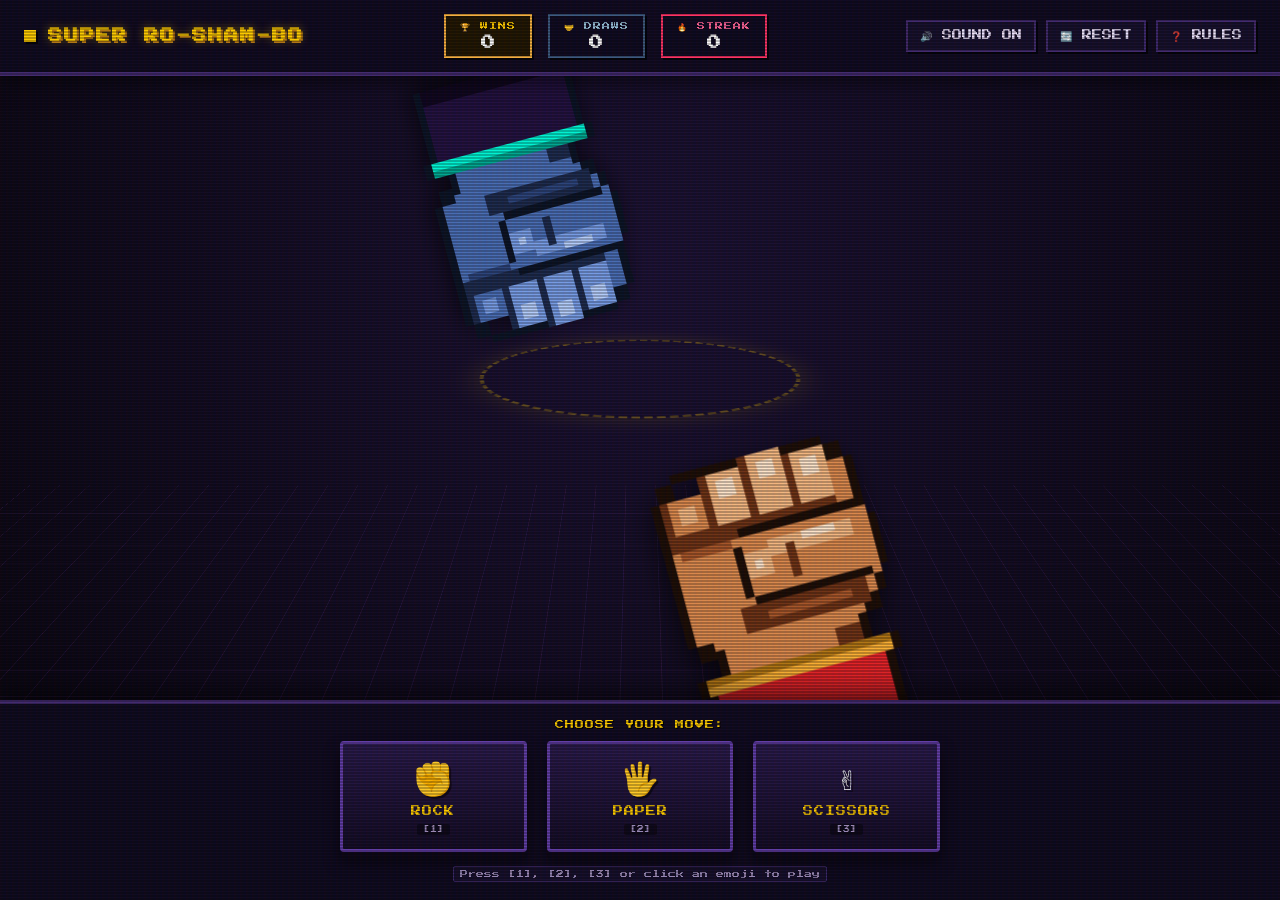
==== standalone.html @ 94281d59 "Rock Paper Scissors Mini Project" ====
<!DOCTYPE html>
<html lang="en">
<head>
  <meta charset="UTF-8">
  <meta name="viewport" content="width=device-width, initial-scale=1.0, user-scalable=no">
  <title>Super Rock Paper Scissors - Retro 16-Bit Edition</title>
  <style>
/* ==========================================================================
   RETRO PIXEL ARCADE - ROCK PAPER SCISSORS
   Complete 3D Perspective Hand Motion & Retro Fighter Aesthetic
   ========================================================================== */

@import url('https://fonts.googleapis.com/css2?family=Press+Start+2P&family=Silkscreen:wght@400;700&display=swap');

:root {
  --bg-dark: #0c0814;
  --bg-gradient: radial-gradient(circle at 50% 30%, #1e1338 0%, #0c0814 85%);
  --stage-border: #f5b041;
  --neon-gold: #ffcc00;
  --neon-cyan: #00f5d4;
  --neon-red: #ff3366;
  --neon-purple: #9d4edd;
  --panel-bg: rgba(18, 12, 35, 0.88);
  --panel-border: #432b70;
  --pixel-shadow: 4px 4px 0px rgba(0, 0, 0, 0.7);
  --pixel-shadow-sm: 2px 2px 0px rgba(0, 0, 0, 0.7);
  --text-main: #f0e6ff;
  --text-dim: #9b8ab8;
}

* {
  box-sizing: border-box;
  margin: 0;
  padding: 0;
  user-select: none;
  -webkit-user-select: none;
}

html, body {
  width: 100%;
  height: 100%;
  overflow: hidden;
  background: var(--bg-dark);
  font-family: 'Press Start 2P', 'Silkscreen', monospace, sans-serif;
  color: var(--text-main);
  image-rendering: pixelated;
}

/* Background Animated Grid */
.crt-overlay {
  position: fixed;
  inset: 0;
  background: linear-gradient(rgba(18, 16, 16, 0) 50%, rgba(0, 0, 0, 0.25) 50%),
              linear-gradient(90deg, rgba(255, 0, 0, 0.03), rgba(0, 255, 0, 0.01), rgba(0, 0, 255, 0.03));
  background-size: 100% 3px, 6px 100%;
  pointer-events: none;
  z-index: 1000;
}

.game-container {
  display: flex;
  flex-direction: column;
  width: 100vw;
  height: 100vh;
  background: var(--bg-gradient);
  position: relative;
  overflow: hidden;
}

/* Header & HUD */
.arcade-header {
  display: flex;
  justify-content: space-between;
  align-items: center;
  padding: 14px 24px;
  background: var(--panel-bg);
  border-bottom: 4px solid var(--panel-border);
  box-shadow: 0 4px 20px rgba(0,0,0,0.6);
  z-index: 100;
}

.title-badge {
  display: flex;
  align-items: center;
  gap: 12px;
}

.title-badge h1 {
  font-size: 14px;
  letter-spacing: 2px;
  color: var(--neon-gold);
  text-shadow: 2px 2px 0px #b37715, 0 0 10px rgba(255, 204, 0, 0.5);
}

.pixel-coin {
  width: 12px;
  height: 12px;
  background: var(--neon-gold);
  display: inline-block;
  box-shadow: var(--pixel-shadow-sm);
  animation: pulse-coin 1s infinite alternate;
}

@keyframes pulse-coin {
  from { transform: scale(1); filter: brightness(1); }
  to { transform: scale(1.15); filter: brightness(1.3); }
}

/* Scoreboard (ONLY Player Wins, Draws, and Streaks - NO computer wins) */
.hud-scores {
  display: flex;
  gap: 16px;
  align-items: center;
}

.score-box {
  display: flex;
  flex-direction: column;
  align-items: center;
  gap: 4px;
  padding: 6px 14px;
  background: #100b22;
  border: 2px solid var(--panel-border);
  box-shadow: var(--pixel-shadow-sm);
}

.score-box.player-wins {
  border-color: #f5b041;
  background: #231804;
}

.score-box.player-wins .score-label {
  color: #ffcc00;
}

.score-box.draws {
  border-color: #3d5a80;
}

.score-box.draws .score-label {
  color: #98c1d9;
}

.score-box.streak {
  border-color: #ff3366;
}

.score-box.streak .score-label {
  color: #ff6699;
}

.score-label {
  font-size: 8px;
  letter-spacing: 1px;
}

.score-val {
  font-size: 14px;
  font-weight: bold;
  color: #fff;
  transition: transform 0.2s cubic-bezier(0.175, 0.885, 0.32, 1.275);
}

.score-val.bump {
  transform: scale(1.4);
  color: var(--neon-gold);
}

.header-actions {
  display: flex;
  gap: 10px;
}

.icon-btn {
  background: #18112e;
  border: 2px solid var(--panel-border);
  color: var(--text-main);
  padding: 8px 12px;
  cursor: pointer;
  font-family: inherit;
  font-size: 10px;
  box-shadow: var(--pixel-shadow-sm);
  transition: all 0.15s ease;
}

.icon-btn:hover {
  background: #2a1e4d;
  border-color: var(--neon-gold);
  transform: translateY(-2px);
}

.icon-btn:active {
  transform: translateY(1px);
  box-shadow: none;
}

/* 3D Battle Arena */
.battle-arena {
  flex: 1;
  position: relative;
  width: 100%;
  perspective: 1000px;
  perspective-origin: 50% 60%;
  overflow: hidden;
  display: flex;
  align-items: center;
  justify-content: center;
}

/* Retro Perspective Grid Flooring */
.arena-floor {
  position: absolute;
  width: 160%;
  height: 120%;
  bottom: -20%;
  left: -30%;
  background-image: 
    linear-gradient(to right, rgba(157, 78, 221, 0.15) 1px, transparent 1px),
    linear-gradient(to bottom, rgba(157, 78, 221, 0.15) 1px, transparent 1px);
  background-size: 50px 50px;
  transform: rotateX(65deg);
  transform-origin: bottom center;
  pointer-events: none;
}

/* Arena Ring Circle */
.arena-ring {
  position: absolute;
  width: 320px;
  height: 180px;
  border: 4px dashed rgba(255, 204, 0, 0.3);
  border-radius: 50%;
  top: 48%;
  left: 50%;
  transform: translate(-50%, -50%) rotateX(60deg);
  pointer-events: none;
  box-shadow: 0 0 35px rgba(255, 204, 0, 0.15);
}

/* CLASH ZONE & IMPACT BURST */
.clash-zone {
  position: absolute;
  top: 48%;
  left: 50%;
  transform: translate(-50%, -50%);
  pointer-events: none;
  z-index: 50;
  display: flex;
  align-items: center;
  justify-content: center;
}

.impact-burst {
  width: 140px;
  height: 140px;
  position: absolute;
  opacity: 0;
  transform: scale(0.2) rotate(0deg);
  pointer-events: none;
  transition: none;
}

.impact-burst.active {
  animation: burst-pop 0.45s ease-out forwards;
}

@keyframes burst-pop {
  0% {
    opacity: 1;
    transform: scale(0.3) rotate(0deg);
  }
  50% {
    opacity: 1;
    transform: scale(1.3) rotate(25deg);
    filter: drop-shadow(0 0 15px #ffcc00);
  }
  100% {
    opacity: 0;
    transform: scale(1.6) rotate(50deg);
  }
}

/* Shockwave rings */
.shockwave {
  position: absolute;
  width: 40px;
  height: 40px;
  border-radius: 50%;
  border: 4px solid var(--neon-gold);
  opacity: 0;
}

.shockwave.active {
  animation: shockwave-expand 0.5s ease-out forwards;
}

@keyframes shockwave-expand {
  0% { width: 30px; height: 30px; opacity: 1; border-color: #fff; }
  100% { width: 320px; height: 320px; opacity: 0; border-color: var(--neon-gold); }
}

/* -------------------------------------------------------------
   HAND RIGS & HUMAN MOTION CHOREOGRAPHY
   ------------------------------------------------------------- */

/* Shared Hand Rig Styles */
.hand-rig {
  position: absolute;
  transform-style: preserve-3d;
  pointer-events: none;
  will-change: transform;
}

.hand-visual {
  width: 260px;
  height: 320px;
  display: flex;
  align-items: center;
  justify-content: center;
  position: relative;
  filter: drop-shadow(4px 8px 12px rgba(0,0,0,0.6));
}

.hand-visual svg {
  width: 100%;
  height: 100%;
  overflow: visible;
}

/* 1. PLAYER'S HAND (Anchored from Center, Offset to Bottom-Right) */
.hand-player {
  position: absolute;
  left: 50%;
  top: 50%;
  margin-left: -120px;
  margin-top: -150px;
  transform-origin: center center;
  z-index: 25;
  transform: translate3d(120px, 170px, 40px) rotateZ(-15deg) scale(1.15);
  transition: transform 0.4s cubic-bezier(0.2, 0.8, 0.2, 1);
}

/* Mirror visual sprite for Player so it is an anatomically correct RIGHT hand */
.hand-player .hand-visual {
  transform: scaleX(-1);
}

/* Player Idle Breathing / Sway */
.hand-player.idle {
  animation: player-breathe 2.8s ease-in-out infinite alternate;
}

@keyframes player-breathe {
  0% {
    transform: translate3d(120px, 170px, 40px) rotateZ(-15deg) scale(1.15);
  }
  100% {
    transform: translate3d(115px, 162px, 35px) rotateZ(-14deg) scale(1.13);
  }
}

/* 2. COMPUTER'S HAND (Anchored from Center, Fully On-Screen at Top-Left) */
.hand-computer {
  position: absolute;
  left: 50%;
  top: 50%;
  margin-left: -120px;
  margin-top: -150px;
  transform-origin: center center;
  z-index: 20;
  transform: translate3d(-120px, -170px, 0px) rotateZ(165deg) scale(1.0);
  transition: transform 0.4s cubic-bezier(0.2, 0.8, 0.2, 1);
}

.hand-computer.idle {
  animation: computer-breathe 2.8s ease-in-out infinite alternate;
}

@keyframes computer-breathe {
  0% {
    transform: translate3d(-120px, -170px, 0px) rotateZ(165deg) scale(1.0);
  }
  100% {
    transform: translate3d(-115px, -162px, 0px) rotateZ(166deg) scale(1.02);
  }
}

/* -------------------------------------------------------------
   THE REALISTIC HUMAN HAND SHAKE & THROW ANIMATIONS
   Organic Diagonal Human Arcs — Starting at Angles, Meeting in Dead Center!
   Rhythm: 1 (Rock) -> 2 (Paper) -> 3 (Scissors) -> SHOOT!
   ------------------------------------------------------------- */

/* PLAYER HAND: Natural Right-Arm Arc from Bottom-Right into Dead Center */
.hand-player.shake-1 {
  animation: player-pump-1 0.45s ease-in-out forwards;
}

.hand-player.shake-2 {
  animation: player-pump-2 0.45s ease-in-out forwards;
}

.hand-player.shake-3 {
  animation: player-pump-3 0.45s cubic-bezier(0.4, 0, 0.2, 1) forwards;
}

.hand-player.shoot {
  animation: player-shoot-throw 0.6s cubic-bezier(0.15, 0.85, 0.35, 1.2) forwards;
}

@keyframes player-pump-1 {
  0% {
    transform: translate3d(120px, 170px, 40px) rotateZ(-15deg) scale(1.15);
  }
  35% {
    /* Pull back down-right towards ribs */
    transform: translate3d(150px, 210px, 70px) rotateZ(-20deg) scale(1.22);
  }
  80% {
    /* Arc forward-left curving naturally towards center */
    transform: translate3d(60px, 100px, 20px) rotateZ(-9deg) scale(1.08);
  }
  100% {
    /* Settle */
    transform: translate3d(100px, 150px, 35px) rotateZ(-13deg) scale(1.12);
  }
}

@keyframes player-pump-2 {
  0% {
    transform: translate3d(100px, 150px, 35px) rotateZ(-13deg) scale(1.12);
  }
  35% {
    /* Recoil down-right */
    transform: translate3d(160px, 220px, 80px) rotateZ(-22deg) scale(1.25);
  }
  80% {
    /* Higher arc forward-left */
    transform: translate3d(40px, 80px, 10px) rotateZ(-7deg) scale(1.05);
  }
  100% {
    /* Settle */
    transform: translate3d(90px, 140px, 30px) rotateZ(-12deg) scale(1.1);
  }
}

@keyframes player-pump-3 {
  0% {
    transform: translate3d(90px, 140px, 30px) rotateZ(-12deg) scale(1.1);
  }
  45% {
    /* Deepest windup pull back down-right */
    transform: translate3d(175px, 240px, 95px) rotateZ(-26deg) scale(1.3);
  }
  100% {
    /* Poised at tension ready to strike */
    transform: translate3d(160px, 225px, 85px) rotateZ(-24deg) scale(1.26);
  }
}

@keyframes player-shoot-throw {
  0% {
    transform: translate3d(160px, 225px, 85px) rotateZ(-24deg) scale(1.26);
  }
  60% {
    /* Smooth arc to peak — the same forward position as pump-1's forward beat */
    transform: translate3d(50px, 90px, 15px) rotateZ(-8deg) scale(1.09);
  }
  100% {
    /* Hold at max forward reach — no crash into center */
    transform: translate3d(60px, 95px, 10px) rotateZ(-8deg) scale(1.09);
  }
}

/* COMPUTER HAND: Natural Opponent Arc from Top-Left into Dead Center */
.hand-computer.shake-1 {
  animation: comp-pump-1 0.45s ease-in-out forwards;
}

.hand-computer.shake-2 {
  animation: comp-pump-2 0.45s ease-in-out forwards;
}

.hand-computer.shake-3 {
  animation: comp-pump-3 0.45s cubic-bezier(0.4, 0, 0.2, 1) forwards;
}

.hand-computer.shoot {
  animation: comp-shoot-throw 0.6s cubic-bezier(0.15, 0.85, 0.35, 1.2) forwards;
}

@keyframes comp-pump-1 {
  0% {
    transform: translate3d(-120px, -170px, 0px) rotateZ(165deg) scale(1.0);
  }
  35% {
    /* Pull back up-left */
    transform: translate3d(-150px, -210px, -30px) rotateZ(160deg) scale(0.92);
  }
  80% {
    /* Arc forward-right curving towards center */
    transform: translate3d(-60px, -100px, 10px) rotateZ(171deg) scale(1.02);
  }
  100% {
    /* Settle */
    transform: translate3d(-100px, -150px, 0px) rotateZ(167deg) scale(0.97);
  }
}

@keyframes comp-pump-2 {
  0% {
    transform: translate3d(-100px, -150px, 0px) rotateZ(167deg) scale(0.97);
  }
  35% {
    /* Recoil up-left */
    transform: translate3d(-160px, -220px, -40px) rotateZ(158deg) scale(0.9);
  }
  80% {
    /* Lower arc forward-right */
    transform: translate3d(-40px, -80px, 15px) rotateZ(173deg) scale(1.04);
  }
  100% {
    /* Settle */
    transform: translate3d(-90px, -140px, 0px) rotateZ(168deg) scale(0.98);
  }
}

@keyframes comp-pump-3 {
  0% {
    transform: translate3d(-90px, -140px, 0px) rotateZ(168deg) scale(0.98);
  }
  45% {
    /* Deepest windup pull back up-left */
    transform: translate3d(-175px, -240px, -50px) rotateZ(154deg) scale(0.86);
  }
  100% {
    /* Poised at tension ready to strike */
    transform: translate3d(-160px, -225px, -40px) rotateZ(156deg) scale(0.89);
  }
}

@keyframes comp-shoot-throw {
  0% {
    transform: translate3d(-160px, -225px, -40px) rotateZ(156deg) scale(0.89);
  }
  60% {
    /* Smooth arc to peak — the same forward position as comp-pump-1's forward beat */
    transform: translate3d(-50px, -90px, 10px) rotateZ(172deg) scale(1.03);
  }
  100% {
    /* Hold at max forward reach — no crash into center */
    transform: translate3d(-60px, -95px, 5px) rotateZ(172deg) scale(1.03);
  }
}

/* Winner / Victory Hand Glow */
.hand-winner {
  filter: drop-shadow(0 0 25px rgba(255, 204, 0, 0.95)) drop-shadow(0 0 50px rgba(255, 204, 0, 0.5)) !important;
}

/* -------------------------------------------------------------
   ROUND ANNOUNCER & BANNER
   ------------------------------------------------------------- */
.announcer-container {
  position: absolute;
  top: 15%;
  left: 50%;
  transform: translateX(-50%);
  display: flex;
  flex-direction: column;
  align-items: center;
  z-index: 60;
  pointer-events: none;
}

.countdown-callout {
  font-size: 26px;
  color: #fff;
  letter-spacing: 3px;
  text-shadow: 3px 3px 0 #000, 0 0 15px rgba(255, 204, 0, 0.8);
  opacity: 0;
  transform: scale(0.6);
  transition: all 0.15s cubic-bezier(0.175, 0.885, 0.32, 1.275);
}

.countdown-callout.show {
  opacity: 1;
  transform: scale(1.1);
}

.countdown-callout.pop-1 { color: #00f5d4; }
.countdown-callout.pop-2 { color: #f5b041; }
.countdown-callout.pop-3 { color: #ff3366; }
.countdown-callout.pop-shoot { 
  font-size: 34px; 
  color: #ffcc00; 
  animation: shoot-flash 0.3s alternate infinite;
}

@keyframes shoot-flash {
  from { filter: drop-shadow(0 0 8px #ffcc00); }
  to { filter: drop-shadow(0 0 25px #ff3366); }
}

.result-banner {
  margin-top: 10px;
  padding: 10px 22px;
  background: var(--panel-bg);
  border: 3px solid var(--neon-gold);
  box-shadow: 0 0 20px rgba(0,0,0,0.8), var(--pixel-shadow);
  display: flex;
  flex-direction: column;
  align-items: center;
  gap: 6px;
  opacity: 0;
  transform: translateY(-20px) scale(0.9);
  transition: all 0.25s cubic-bezier(0.175, 0.885, 0.32, 1.275);
}

.result-banner.show {
  opacity: 1;
  transform: translateY(0) scale(1);
}

.result-main {
  font-size: 16px;
  letter-spacing: 2px;
  font-weight: bold;
}

.result-sub {
  font-size: 9px;
  color: var(--text-dim);
  letter-spacing: 1px;
}

.result-banner.win {
  border-color: #00f5d4;
  box-shadow: 0 0 25px rgba(0, 245, 212, 0.4), var(--pixel-shadow);
}
.result-banner.win .result-main {
  color: #00f5d4;
  text-shadow: 2px 2px 0 #004d40;
}

.result-banner.draw {
  border-color: #ffcc00;
  box-shadow: 0 0 25px rgba(255, 204, 0, 0.4), var(--pixel-shadow);
}
.result-banner.draw .result-main {
  color: #ffcc00;
  text-shadow: 2px 2px 0 #806600;
}

.result-banner.try-again {
  border-color: #ff3366;
  box-shadow: 0 0 25px rgba(255, 51, 102, 0.3), var(--pixel-shadow);
}
.result-banner.try-again .result-main {
  color: #ff6699;
}

/* -------------------------------------------------------------
   PLAYER CONTROLS & EMOJI MOVE PICKER
   ------------------------------------------------------------- */
.player-controls-dock {
  background: var(--panel-bg);
  border-top: 4px solid var(--panel-border);
  padding: 16px 20px;
  display: flex;
  flex-direction: column;
  align-items: center;
  gap: 12px;
  box-shadow: 0 -4px 25px rgba(0,0,0,0.7);
  z-index: 100;
}

.controls-instruction {
  font-size: 9px;
  color: var(--neon-gold);
  letter-spacing: 1px;
  text-shadow: 1px 1px 0 #000;
}

.move-buttons-group {
  display: flex;
  gap: 20px;
  justify-content: center;
  width: 100%;
  max-width: 600px;
}

.move-btn {
  flex: 1;
  display: flex;
  flex-direction: column;
  align-items: center;
  justify-content: center;
  gap: 8px;
  padding: 14px 10px;
  background: linear-gradient(180deg, #2b1b4d 0%, #150d27 100%);
  border: 3px solid #633ea8;
  color: #fff;
  cursor: pointer;
  font-family: inherit;
  box-shadow: 0 6px 0 #0d0718, 0 10px 15px rgba(0,0,0,0.5);
  transition: all 0.15s cubic-bezier(0.2, 0.8, 0.2, 1);
  position: relative;
  overflow: hidden;
  border-radius: 4px;
}

.move-btn .emoji-icon {
  font-size: 32px;
  filter: drop-shadow(2px 2px 0 rgba(0,0,0,0.5));
  transition: transform 0.2s cubic-bezier(0.175, 0.885, 0.32, 1.275);
}

.move-btn .btn-label {
  font-size: 10px;
  letter-spacing: 1px;
  color: #ffcc00;
}

.move-btn .btn-key {
  font-size: 7px;
  color: var(--text-dim);
  background: rgba(0,0,0,0.4);
  padding: 2px 6px;
  border-radius: 2px;
}

.move-btn:hover:not(:disabled) {
  border-color: var(--neon-gold);
  transform: translateY(-4px);
  box-shadow: 0 10px 0 #0d0718, 0 14px 20px rgba(255, 204, 0, 0.3);
}

.move-btn:hover:not(:disabled) .emoji-icon {
  transform: scale(1.2) rotate(-5deg);
}

.move-btn:active:not(:disabled) {
  transform: translateY(4px);
  box-shadow: 0 2px 0 #0d0718, 0 4px 10px rgba(0,0,0,0.5);
}

.move-btn.selected {
  border-color: var(--neon-cyan);
  background: linear-gradient(180deg, #184852 0%, #0d282e 100%);
  box-shadow: 0 0 20px rgba(0, 245, 212, 0.6), 0 4px 0 #071518;
}

.move-btn:disabled {
  opacity: 0.55;
  cursor: not-allowed;
  filter: grayscale(40%);
}

/* History / Round Log Bar */
.round-log-strip {
  display: flex;
  align-items: center;
  gap: 8px;
  font-size: 8px;
  color: var(--text-dim);
  max-width: 500px;
  overflow-x: auto;
  padding: 2px 8px;
}

.log-tag {
  padding: 3px 6px;
  border-radius: 2px;
  background: #18112e;
  border: 1px solid var(--panel-border);
  white-space: nowrap;
}

.log-tag.win {
  border-color: var(--neon-cyan);
  color: var(--neon-cyan);
}

.log-tag.draw {
  border-color: var(--neon-gold);
  color: var(--neon-gold);
}

.log-tag.try-again {
  border-color: #665287;
  color: #a491c4;
}

/* Modal Dialog */
.modal-overlay {
  position: fixed;
  inset: 0;
  background: rgba(0, 0, 0, 0.85);
  display: none;
  align-items: center;
  justify-content: center;
  z-index: 2000;
  opacity: 0;
  pointer-events: none;
  transition: opacity 0.2s ease;
}

.modal-overlay.active {
  display: flex;
  opacity: 1;
  pointer-events: auto;
}

.modal-card {
  background: var(--panel-bg);
  border: 4px solid var(--neon-gold);
  box-shadow: 0 0 35px rgba(255, 204, 0, 0.3), var(--pixel-shadow);
  max-width: 520px;
  width: 90%;
  padding: 24px;
  position: relative;
  max-height: 85vh;
  overflow-y: auto;
}

.modal-card h2 {
  font-size: 14px;
  color: var(--neon-gold);
  margin-bottom: 16px;
  letter-spacing: 1px;
}

.modal-card p, .modal-card li {
  font-size: 9px;
  line-height: 1.8;
  color: #ddd;
  margin-bottom: 12px;
}

.modal-card ul {
  padding-left: 18px;
}

.modal-close-btn {
  margin-top: 16px;
  width: 100%;
  padding: 10px;
  background: var(--neon-gold);
  color: #0c0814;
  border: none;
  font-family: inherit;
  font-size: 10px;
  cursor: pointer;
  font-weight: bold;
}

.modal-close-btn:hover {
  background: #ffe066;
}

/* Screen Shake — disabled per user preference */
.shake-screen {
  /* animation: screen-rumble 0.25s cubic-bezier(0.36, 0.07, 0.19, 0.97) both; */
}

@keyframes screen-rumble {
  10%, 90% { transform: translate3d(-3px, 2px, 0); }
  20%, 80% { transform: translate3d(4px, -3px, 0); }
  30%, 50%, 70% { transform: translate3d(-5px, 4px, 0); }
  40%, 60% { transform: translate3d(5px, -2px, 0); }
}

/* Responsive Adjustments */
@media (max-width: 640px) {
  .arcade-header {
    padding: 10px 14px;
  }
  .title-badge h1 {
    font-size: 10px;
  }
  .score-box {
    padding: 4px 8px;
  }
  .score-label {
    font-size: 7px;
  }
  .score-val {
    font-size: 11px;
  }
  .hand-visual {
    width: 190px;
    height: 240px;
  }
  .move-btn {
    padding: 10px 6px;
  }
  .move-btn .emoji-icon {
    font-size: 24px;
  }
  .move-btn .btn-label {
    font-size: 8px;
  }
  .move-buttons-group {
    gap: 10px;
  }
  .countdown-callout {
    font-size: 18px;
  }
  .countdown-callout.pop-shoot {
    font-size: 24px;
  }
}

</style>
  <link rel="icon" href="data:image/svg+xml,<svg xmlns=%22http://www.w3.org/2000/svg%22 viewBox=%220 0 100 100%22><text y=%22.9em%22 font-size=%2290%22>✊</text></svg>">
</head>
<body>
  <!-- Retro CRT Scanline Overlay -->
  <div class="crt-overlay"></div>

  <div class="game-container">
    <!-- Header HUD -->
    <header class="arcade-header">
      <div class="title-badge">
        <span class="pixel-coin"></span>
        <h1>SUPER RO-SHAM-BO</h1>
      </div>

      <!-- Scoreboard: Strictly tracks ONLY Player Wins, Draws, and Streaks -->
      <div class="hud-scores">
        <div class="score-box player-wins">
          <span class="score-label">🏆 WINS</span>
          <span class="score-val" id="val-player-wins">0</span>
        </div>
        <div class="score-box draws">
          <span class="score-label">🤝 DRAWS</span>
          <span class="score-val" id="val-draws">0</span>
        </div>
        <div class="score-box streak">
          <span class="score-label">🔥 STREAK</span>
          <span class="score-val" id="val-streak">0</span>
        </div>
      </div>

      <div class="header-actions">
        <button class="icon-btn" id="btn-mute" title="Toggle Sound (M)">🔊 SOUND ON</button>
        <button class="icon-btn" id="btn-reset" title="Reset Scores">🔄 RESET</button>
        <button class="icon-btn" id="btn-help" title="Rules & Shortcuts">❓ RULES</button>
      </div>
    </header>

    <!-- 3D Perspective Battle Arena -->
    <main class="battle-arena" id="battle-arena">
      <!-- 3D Grid Floor & Battle Ring -->
      <div class="arena-floor"></div>
      <div class="arena-ring"></div>

      <!-- Round Announcer & Callouts -->
      <div class="announcer-container">
        <div class="countdown-callout" id="countdown-callout"></div>
        <div class="result-banner" id="result-banner">
          <div class="result-main" id="result-main">READY!</div>
          <div class="result-sub" id="result-sub">Pick your move below</div>
        </div>
      </div>

      <!-- Center Clash Zone — visual effects removed -->
      <div class="clash-zone">
        <div class="shockwave" id="shockwave" style="display:none"></div>
        <svg class="impact-burst" id="impact-burst" viewBox="0 0 100 100" style="display:none">
          <polygon points="50,5 62,35 95,25 75,50 98,72 65,75 50,98 35,75 5,78 25,50 2,28 35,35"
                   fill="#ffcc00" stroke="#ff3366" stroke-width="4" />
          <polygon points="50,18 58,40 82,32 68,50 84,65 60,68 50,85 40,68 18,70 32,50 16,35 40,40"
                   fill="#ffffff" />
          <circle cx="50" cy="50" r="12" fill="#ff3366" />
        </svg>
      </div>

      <!-- COMPUTER'S HAND (Anchored at Top, reaching down towards table) -->
      <div class="hand-rig hand-computer idle" id="computer-hand-rig">
        <div class="hand-visual" id="computer-hand-visual">
          <!-- Rendered dynamically by sprites.js -->
        </div>
      </div>

      <!-- PLAYER'S HAND (Anchored at Bottom-Right, reaching forward into 3D arena) -->
      <div class="hand-rig hand-player idle" id="player-hand-rig">
        <div class="hand-visual" id="player-hand-visual">
          <!-- Rendered dynamically by sprites.js -->
        </div>
      </div>
    </main>

    <!-- Bottom Player Control Dock -->
    <footer class="player-controls-dock">
      <div class="controls-instruction">CHOOSE YOUR MOVE:</div>
      <div class="move-buttons-group">
        <button class="move-btn" id="btn-rock" data-move="rock" onclick="handleMoveSelect('rock')">
          <span class="emoji-icon">✊</span>
          <span class="btn-label">ROCK</span>
          <span class="btn-key">[1]</span>
        </button>

        <button class="move-btn" id="btn-paper" data-move="paper" onclick="handleMoveSelect('paper')">
          <span class="emoji-icon">🖐️</span>
          <span class="btn-label">PAPER</span>
          <span class="btn-key">[2]</span>
        </button>

        <button class="move-btn" id="btn-scissors" data-move="scissors" onclick="handleMoveSelect('scissors')">
          <span class="emoji-icon">✌️</span>
          <span class="btn-label">SCISSORS</span>
          <span class="btn-key">[3]</span>
        </button>
      </div>

      <!-- Recent Rounds Feed -->
      <div class="round-log-strip" id="round-log-strip">
        <span class="log-tag">Press [1], [2], [3] or click an emoji to play</span>
      </div>
    </footer>
  </div>

  <!-- Help & Rules Modal -->
  <div class="modal-overlay" id="help-modal">
    <div class="modal-card">
      <h2>SUPER ROCK PAPER SCISSORS</h2>
      <p>A retro 16-bit arcade simulation of the classic Rock-Paper-Scissors game featuring authentic Mario-style pixelated human hands and perspective depth animation!</p>
      
      <p><strong>HOW TO PLAY:</strong></p>
      <ul>
        <li>Select <strong>✊ ROCK</strong>, <strong>🖐️ PAPER</strong>, or <strong>✌️ SCISSORS</strong> using the buttons or keyboard.</li>
        <li>Watch the authentic 3-beat rhythm shake: <em>"Rock! Paper! Scissors! SHOOT!"</em></li>
        <li>Hands thrust forward in 3D perspective into the center clash zone!</li>
      </ul>

      <p><strong>RULES:</strong></p>
      <ul>
        <li>✊ Rock crushes ✌️ Scissors</li>
        <li>🖐️ Paper covers ✊ Rock</li>
        <li>✌️ Scissors cut 🖐️ Paper</li>
      </ul>

      <p><strong>KEYBOARD SHORTCUTS:</strong></p>
      <ul>
        <li><code>1</code> or <code>R</code>: Throw Rock</li>
        <li><code>2</code> or <code>P</code>: Throw Paper</li>
        <li><code>3</code> or <code>S</code>: Throw Scissors</li>
        <li><code>M</code>: Toggle Mute / Sound</li>
      </ul>

      <p><strong>SCORING SYSTEM:</strong></p>
      <p>Only your <strong>Wins</strong>, <strong>Draws</strong>, and <strong>Streaks</strong> are recorded. Regroup and conquer your high score!</p>

      <button class="modal-close-btn" id="modal-close">LET'S PLAY!</button>
    </div>
  </div>

  <!-- Game Scripts -->
  <script>
/**
 * RETRO 16-BIT PIXEL ART SPRITES FOR ROCK PAPER SCISSORS
 * Rendered using SVG pixel grids with shape-rendering="crispEdges"
 * for razor-sharp retro Mario / Arcade aesthetic at any resolution.
 */

// Palette definitions:
// Player: Warm human skin tones, vibrant red cuff with gold rim
// Computer: Cyber/arcade cool tones, deep indigo cuff with neon cyan rim
const PALETTES = {
  player: {
    bg: 'transparent',
    outline: '#1e0f08',      // Deep dark contour
    shadowDark: '#703417',   // Deep skin shadow / crease
    shadowMid: '#a8572a',    // Midtone skin shadow
    skinBase: '#dc8a4e',     // Base healthy skin
    skinLight: '#f5b882',    // Knuckle / finger highlight
    skinGlint: '#ffe6cb',    // Bright specular highlight
    cuffMain: '#e62429',     // Mario Red sleeve
    cuffShadow: '#991115',   // Sleeve dark fold
    cuffTrim: '#fbb034',     // Gold wrist trim
    cuffTrimShadow: '#b37715'
  },
  computer: {
    bg: 'transparent',
    outline: '#0d1527',
    shadowDark: '#1e2c4f',
    shadowMid: '#2d457c',
    skinBase: '#4a6eb5',     // Cool retro cyber skin tone / synth skin
    skinLight: '#789de6',
    skinGlint: '#b5cefc',
    cuffMain: '#241242',     // Dark arcade purple
    cuffShadow: '#120822',
    cuffTrim: '#00f5d4',     // Neon cyan cuff trim
    cuffTrimShadow: '#00a892'
  }
};

/**
 * Pixel matrices (40 columns x 48 rows)
 * Legend:
 * . : Empty / Transparent
 * # : Outline (#outline)
 * X : Dark shadow (#shadowDark)
 * = : Mid shadow (#shadowMid)
 * o : Base skin (#skinBase)
 * + : Skin highlight (#skinLight)
 * * : Skin specular glint (#skinGlint)
 * C : Sleeve cuff main (#cuffMain)
 * S : Sleeve cuff shadow (#cuffShadow)
 * T : Sleeve cuff trim (#cuffTrim)
 * t : Sleeve cuff trim shadow (#cuffTrimShadow)
 */

// 1. CLENCHED FIST (ROCK / READY POSE)
// Strong 16-bit clenched fist with curled fingers, prominent thumb across knuckles, wrist & sleeve
const FIST_PIXELS = [
  "........................................",
  "........................................",
  "........................................",
  "........................................",
  "...............########.................",
  ".............##++++++++##...............",
  "............#+**********+#..............",
  "...........#+***oooooo***+#.............",
  "..........#+**oo======oo**+#............",
  ".........#+*oo==========oo*+#...........",
  "........#+*o====XXXXXX====o*+#..........",
  ".......#+*o===XXXXXXXXXX===o*+#.........",
  ".......#+o===XX########XX===o+#.........",
  "......#+o===XX#++++++++#XX===o+#........",
  "......#+o==XX#+********+#XX==o+#........",
  ".....#+o==XX#+**oooooo**+#XX==o+#.......",
  ".....#+o==XX#+*oo====oo*+#XX==o+#.......",
  ".....#+o=XX#+*o========o*+#XX=o+#.......",
  ".....#+o=XX#+*o========o*+#XX=o+#.......",
  ".....#+o=XX#+*o==XXXX==o*+#XX=o+#.......",
  ".....#+o=XX#+*o==XXXX==o*+#XX=o+#.......",
  "......#+o=XX#+*o======o*+#XX=o+#........",
  "......#+o==XX#+*oooooo*+#XX==o+#........",
  ".......#+o==XX#++++++++#XX==o+#.........",
  "........#+o==XX########XX==o+#..........",
  ".........#+o===XXXXXXXX===o+#...........",
  "..........#+o============o+#............",
  "...........#+*oo======oo*+#.............",
  "............#+**********+#..............",
  ".............##++++++++##...............",
  "...............########.................",
  ".............##TTTTTTTT##...............",
  "............#TTttttttttTT#..............",
  "...........#TTttttttttttTT#.............",
  "..........#TTTTTTTTTTTTTTTT#............",
  ".........#CCCCCCCCCCCCCCCCCC#...........",
  "........#CCCCCCCCCCCCCCCCCCCC#..........",
  ".......#CCCCCCCCCCCCCCCCCCCCCC#.........",
  "......#CCCCCCCCCCCCCCCCCCCCCCCC#........",
  ".....#CCCCCCCCCCCCCCCCCCCCCCCCCC#.......",
  "....#CCCCCCCCCCCCCCCCCCCCCCCCCCCC#......",
  "...#CCCCCCCCCCCCCCCCCCCCCCCCCCCCCC#.....",
  "..#SSSSSSSSSSSSSSSSSSSSSSSSSSSSSSSS#....",
  ".#SSSSSSSSSSSSSSSSSSSSSSSSSSSSSSSSSS#...",
  "########################################",
  "........................................",
  "........................................",
  "........................................"
];

/**
 * High-definition SVG generator for pixel hands
 * Using scalable vector rects with exact pixel color mapping
 */
function matrixToSvg(matrix, palette, width = 280, height = 336) {
  const rows = matrix.length;
  const cols = matrix[0].length;

  let rects = '';
  for (let r = 0; r < rows; r++) {
    const rowStr = matrix[r];
    for (let c = 0; c < cols; c++) {
      const char = rowStr[c];
      let fill = null;
      switch (char) {
        case '#': fill = palette.outline; break;
        case 'X': fill = palette.shadowDark; break;
        case '=': fill = palette.shadowMid; break;
        case 'o': fill = palette.skinBase; break;
        case '+': fill = palette.skinLight; break;
        case '*': fill = palette.skinGlint; break;
        case 'C': fill = palette.cuffMain; break;
        case 'S': fill = palette.cuffShadow; break;
        case 'T': fill = palette.cuffTrim; break;
        case 't': fill = palette.cuffTrimShadow; break;
        default: fill = null;
      }
      if (fill) {
        rects += `<rect x="${c}" y="${r}" width="1" height="1" fill="${fill}" />`;
      }
    }
  }

  return `
    <svg xmlns="http://www.w3.org/2000/svg" 
         viewBox="0 0 ${cols} ${rows}" 
         width="${width}" 
         height="${height}" 
         style="image-rendering: pixelated; shape-rendering: crispEdges;">
      ${rects}
    </svg>
  `;
}

// Let's create dedicated, anatomically accurate, retro-arcade SVG pixel illustrations
// for ROCK, PAPER, and SCISSORS to ensure they look unmistakably human and punchy!

function createHandSvg(type, role = 'player') {
  const pal = PALETTES[role] || PALETTES.player;
  const isComputer = role === 'computer';

  if (type === 'rock') {
    return generateRockSvg(pal, isComputer);
  } else if (type === 'paper') {
    return generatePaperSvg(pal, isComputer);
  } else if (type === 'scissors') {
    return generateScissorsSvg(pal, isComputer);
  }
  return generateRockSvg(pal, isComputer);
}

// Expose globally for zero-CORS file:// local execution & ES export
window.createHandSvg = createHandSvg;


function generateRockSvg(p, isOpponent) {
  // Clenched fist with thumb locked over fingers, knuckle definition, wrist cuff
  return `
  <svg class="pixel-hand-svg" viewBox="0 0 36 44" shape-rendering="crispEdges">
    <g class="hand-root">
      <!-- Forearm & Sleeve -->
      <rect x="8" y="34" width="20" height="10" fill="${p.cuffMain}" />
      <rect x="7" y="34" width="1" height="10" fill="${p.outline}" />
      <rect x="28" y="34" width="1" height="10" fill="${p.outline}" />
      <rect x="8" y="42" width="20" height="2" fill="${p.cuffShadow}" />
      <!-- Sleeve Trim -->
      <rect x="7" y="32" width="22" height="2" fill="${p.cuffTrim}" />
      <rect x="7" y="32" width="22" height="1" fill="${p.cuffTrimShadow}" />
      <rect x="6" y="32" width="1" height="2" fill="${p.outline}" />
      <rect x="29" y="32" width="1" height="2" fill="${p.outline}" />

      <!-- Wrist -->
      <rect x="10" y="29" width="16" height="3" fill="${p.skinBase}" />
      <rect x="9" y="29" width="1" height="3" fill="${p.outline}" />
      <rect x="26" y="29" width="1" height="3" fill="${p.outline}" />
      <rect x="10" y="30" width="3" height="2" fill="${p.shadowDark}" />

      <!-- Fist Base Mass -->
      <rect x="7" y="11" width="22" height="18" fill="${p.skinBase}" />
      <!-- Dark Outlines -->
      <rect x="9" y="8" width="18" height="1" fill="${p.outline}" />
      <rect x="6" y="11" width="1" height="16" fill="${p.outline}" />
      <rect x="29" y="11" width="1" height="17" fill="${p.outline}" />
      <rect x="7" y="9" width="2" height="2" fill="${p.outline}" />
      <rect x="27" y="9" width="2" height="2" fill="${p.outline}" />
      <rect x="7" y="27" width="2" height="2" fill="${p.outline}" />
      <rect x="27" y="28" width="2" height="2" fill="${p.outline}" />

      <!-- Four Curled Fingers / Knuckles -->
      <!-- Index Knuckle -->
      <rect x="9" y="9" width="4" height="6" fill="${p.skinLight}" />
      <rect x="10" y="10" width="2" height="2" fill="${p.skinGlint}" />
      <rect x="13" y="9" width="1" height="6" fill="${p.shadowDark}" />

      <!-- Middle Knuckle (highest) -->
      <rect x="14" y="8" width="4" height="7" fill="${p.skinLight}" />
      <rect x="15" y="9" width="2" height="2" fill="${p.skinGlint}" />
      <rect x="18" y="8" width="1" height="7" fill="${p.shadowDark}" />

      <!-- Ring Knuckle -->
      <rect x="19" y="9" width="4" height="6" fill="${p.skinLight}" />
      <rect x="20" y="10" width="2" height="2" fill="${p.skinGlint}" />
      <rect x="23" y="9" width="1" height="6" fill="${p.shadowDark}" />

      <!-- Pinky Knuckle -->
      <rect x="24" y="11" width="4" height="5" fill="${p.skinBase}" />
      <rect x="25" y="12" width="2" height="2" fill="${p.skinLight}" />
      <rect x="28" y="11" width="1" height="6" fill="${p.shadowDark}" />

      <!-- Finger Creases and Shadows -->
      <rect x="9" y="15" width="19" height="2" fill="${p.shadowDark}" />
      <rect x="9" y="17" width="19" height="1" fill="${p.shadowMid}" />

      <!-- Thumb folded tightly across index & middle fingers -->
      <rect x="6" y="17" width="16" height="8" fill="${p.skinBase}" />
      <rect x="5" y="18" width="1" height="6" fill="${p.outline}" />
      <rect x="7" y="16" width="14" height="1" fill="${p.outline}" />
      <rect x="21" y="18" width="1" height="6" fill="${p.outline}" />
      <rect x="7" y="24" width="14" height="1" fill="${p.outline}" />
      <!-- Thumb Knuckle Highlight & Crease -->
      <rect x="8" y="18" width="10" height="2" fill="${p.skinLight}" />
      <rect x="10" y="18" width="4" height="1" fill="${p.skinGlint}" />
      <rect x="15" y="19" width="1" height="4" fill="${p.shadowDark}" />
      <rect x="18" y="19" width="3" height="3" fill="${p.skinLight}" />
      <rect x="19" y="20" width="1" height="1" fill="${p.skinGlint}" />
      <!-- Thumb Fold Shadow Below -->
      <rect x="8" y="25" width="15" height="3" fill="${p.shadowDark}" />
      <rect x="10" y="26" width="10" height="1" fill="${p.shadowMid}" />
    </g>
  </svg>`;
}

function generatePaperSvg(p, isOpponent) {
  // Open hand with 5 extended fingers, spread palm, creases, wrist cuff
  return `
  <svg class="pixel-hand-svg" viewBox="0 0 36 44" shape-rendering="crispEdges">
    <g class="hand-root">
      <!-- Forearm & Sleeve -->
      <rect x="8" y="34" width="20" height="10" fill="${p.cuffMain}" />
      <rect x="7" y="34" width="1" height="10" fill="${p.outline}" />
      <rect x="28" y="34" width="1" height="10" fill="${p.outline}" />
      <rect x="8" y="42" width="20" height="2" fill="${p.cuffShadow}" />
      <!-- Sleeve Trim -->
      <rect x="7" y="32" width="22" height="2" fill="${p.cuffTrim}" />
      <rect x="7" y="32" width="22" height="1" fill="${p.cuffTrimShadow}" />
      <rect x="6" y="32" width="1" height="2" fill="${p.outline}" />
      <rect x="29" y="32" width="1" height="2" fill="${p.outline}" />

      <!-- Wrist -->
      <rect x="10" y="28" width="16" height="4" fill="${p.skinBase}" />
      <rect x="9" y="28" width="1" height="4" fill="${p.outline}" />
      <rect x="26" y="28" width="1" height="4" fill="${p.outline}" />
      <rect x="10" y="29" width="3" height="3" fill="${p.shadowDark}" />

      <!-- Palm Base -->
      <rect x="8" y="18" width="20" height="10" fill="${p.skinBase}" />
      <rect x="7" y="18" width="1" height="10" fill="${p.outline}" />
      <rect x="28" y="18" width="1" height="10" fill="${p.outline}" />
      <!-- Palm Contour & Crease lines -->
      <rect x="12" y="22" width="8" height="1" fill="${p.shadowDark}" />
      <rect x="14" y="25" width="9" height="1" fill="${p.shadowDark}" />
      <rect x="10" y="19" width="16" height="2" fill="${p.skinLight}" />

      <!-- Thumb (spread to the left) -->
      <rect x="2" y="18" width="6" height="7" fill="${p.skinBase}" />
      <rect x="2" y="16" width="4" height="2" fill="${p.skinLight}" />
      <rect x="3" y="15" width="2" height="1" fill="${p.outline}" />
      <rect x="1" y="17" width="1" height="8" fill="${p.outline}" />
      <rect x="2" y="25" width="6" height="1" fill="${p.outline}" />
      <rect x="3" y="17" width="2" height="2" fill="${p.skinGlint}" />
      <rect x="6" y="18" width="1" height="6" fill="${p.shadowDark}" />

      <!-- Index Finger -->
      <rect x="9" y="4" width="4" height="14" fill="${p.skinBase}" />
      <rect x="8" y="4" width="1" height="14" fill="${p.outline}" />
      <rect x="13" y="4" width="1" height="14" fill="${p.outline}" />
      <rect x="9" y="3" width="4" height="1" fill="${p.outline}" />
      <!-- Highlights & Segments -->
      <rect x="10" y="4" width="2" height="12" fill="${p.skinLight}" />
      <rect x="10" y="5" width="1" height="3" fill="${p.skinGlint}" />
      <rect x="9" y="9" width="4" height="1" fill="${p.shadowDark}" />
      <rect x="9" y="14" width="4" height="1" fill="${p.shadowDark}" />

      <!-- Middle Finger (longest) -->
      <rect x="14" y="1" width="4" height="17" fill="${p.skinBase}" />
      <rect x="14" y="0" width="4" height="1" fill="${p.outline}" />
      <rect x="18" y="1" width="1" height="17" fill="${p.outline}" />
      <!-- Highlights & Segments -->
      <rect x="15" y="1" width="2" height="15" fill="${p.skinLight}" />
      <rect x="15" y="2" width="1" height="4" fill="${p.skinGlint}" />
      <rect x="14" y="7" width="4" height="1" fill="${p.shadowDark}" />
      <rect x="14" y="12" width="4" height="1" fill="${p.shadowDark}" />

      <!-- Ring Finger -->
      <rect x="19" y="4" width="4" height="14" fill="${p.skinBase}" />
      <rect x="19" y="3" width="4" height="1" fill="${p.outline}" />
      <rect x="23" y="4" width="1" height="14" fill="${p.outline}" />
      <!-- Highlights & Segments -->
      <rect x="20" y="4" width="2" height="12" fill="${p.skinLight}" />
      <rect x="20" y="5" width="1" height="3" fill="${p.skinGlint}" />
      <rect x="19" y="9" width="4" height="1" fill="${p.shadowDark}" />
      <rect x="19" y="14" width="4" height="1" fill="${p.shadowDark}" />

      <!-- Pinky Finger -->
      <rect x="24" y="8" width="4" height="10" fill="${p.skinBase}" />
      <rect x="24" y="7" width="4" height="1" fill="${p.outline}" />
      <rect x="28" y="8" width="1" height="10" fill="${p.outline}" />
      <!-- Highlights & Segments -->
      <rect x="25" y="8" width="2" height="8" fill="${p.skinLight}" />
      <rect x="25" y="9" width="1" height="2" fill="${p.skinGlint}" />
      <rect x="24" y="12" width="4" height="1" fill="${p.shadowDark}" />
    </g>
  </svg>`;
}

function generateScissorsSvg(p, isOpponent) {
  // Scissors (Peace V sign): Index and Middle extended in V shape,
  // ring & pinky curled down, thumb locked across ring finger
  return `
  <svg class="pixel-hand-svg" viewBox="0 0 36 44" shape-rendering="crispEdges">
    <g class="hand-root">
      <!-- Forearm & Sleeve -->
      <rect x="8" y="34" width="20" height="10" fill="${p.cuffMain}" />
      <rect x="7" y="34" width="1" height="10" fill="${p.outline}" />
      <rect x="28" y="34" width="1" height="10" fill="${p.outline}" />
      <rect x="8" y="42" width="20" height="2" fill="${p.cuffShadow}" />
      <!-- Sleeve Trim -->
      <rect x="7" y="32" width="22" height="2" fill="${p.cuffTrim}" />
      <rect x="7" y="32" width="22" height="1" fill="${p.cuffTrimShadow}" />
      <rect x="6" y="32" width="1" height="2" fill="${p.outline}" />
      <rect x="29" y="32" width="1" height="2" fill="${p.outline}" />

      <!-- Wrist -->
      <rect x="10" y="28" width="16" height="4" fill="${p.skinBase}" />
      <rect x="9" y="28" width="1" height="4" fill="${p.outline}" />
      <rect x="26" y="28" width="1" height="4" fill="${p.outline}" />
      <rect x="10" y="29" width="3" height="3" fill="${p.shadowDark}" />

      <!-- Palm / Curled Ring & Pinky mass -->
      <rect x="8" y="18" width="20" height="10" fill="${p.skinBase}" />
      <rect x="7" y="18" width="1" height="10" fill="${p.outline}" />
      <rect x="28" y="18" width="1" height="10" fill="${p.outline}" />
te
      <!-- Curled Ring & Pinky Knuckles on right side -->
      <rect x="19" y="16" width="9" height="8" fill="${p.skinBase}" />
      <rect x="19" y="15" width="9" height="1" fill="${p.outline}" />
      <rect x="23" y="16" width="1" height="8" fill="${p.shadowDark}" />
      <rect x="20" y="17" width="2" height="4" fill="${p.skinLight}" />
      <rect x="24" y="17" width="2" height="4" fill="${p.skinLight}" />
      <rect x="19" y="21" width="9" height="1" fill="${p.shadowDark}" />

      <!-- Thumb holding down folded fingers -->
      <rect x="12" y="19" width="10" height="6" fill="${p.skinBase}" />
      <rect x="11" y="19" width="1" height="6" fill="${p.outline}" />
      <rect x="12" y="18" width="9" height="1" fill="${p.outline}" />
      <rect x="22" y="19" width="1" height="6" fill="${p.outline}" />
      <rect x="12" y="25" width="10" height="1" fill="${p.outline}" />
      <rect x="13" y="19" width="7" height="2" fill="${p.skinLight}" />
      <rect x="14" y="20" width="3" height="1" fill="${p.skinGlint}" />

      <!-- EXTENDED SCISSORS BLADES (Index & Middle spreading into V) -->
      <!-- Left Blade (Index finger angled slightly left) -->
      <g transform="rotate(-9 12 17)">
        <rect x="10" y="2" width="4" height="16" fill="${p.skinBase}" />
        <rect x="9" y="2" width="1" height="16" fill="${p.outline}" />
        <rect x="14" y="2" width="1" height="16" fill="${p.outline}" />
        <rect x="10" y="1" width="4" height="1" fill="${p.outline}" />
        <!-- Blade Shading / Highlights -->
        <rect x="11" y="2" width="2" height="14" fill="${p.skinLight}" />
        <rect x="11" y="3" width="1" height="5" fill="${p.skinGlint}" />
        <rect x="10" y="7" width="4" height="1" fill="${p.shadowDark}" />
        <rect x="10" y="12" width="4" height="1" fill="${p.shadowDark}" />
      </g>

      <!-- Right Blade (Middle finger angled slightly right) -->
      <g transform="rotate(11 17 17)">
        <rect x="16" y="1" width="4" height="17" fill="${p.skinBase}" />
        <rect x="15" y="1" width="1" height="17" fill="${p.outline}" />
        <rect x="20" y="1" width="1" height="17" fill="${p.outline}" />
        <rect x="16" y="0" width="4" height="1" fill="${p.outline}" />
        <!-- Blade Shading / Highlights -->
        <rect x="17" y="1" width="2" height="15" fill="${p.skinLight}" />
        <rect x="17" y="2" width="1" height="5" fill="${p.skinGlint}" />
        <rect x="16" y="7" width="4" height="1" fill="${p.shadowDark}" />
        <rect x="16" y="12" width="4" height="1" fill="${p.shadowDark}" />
      </g>
    </g>
  </svg>`;
}

/**
 * RETRO 8-BIT SOUND SYNTHESIZER (Web Audio API)
 * Zero external audio files required — 100% reliable, zero CORS issues,
 * fail-safe lazy loading that never blocks game execution.
 */

class SoundController {
  constructor() {
    this.ctx = null;
    this.muted = false;
  }

  initContext() {
    try {
      if (!this.ctx && (window.AudioContext || window.webkitAudioContext)) {
        const AudioCtx = window.AudioContext || window.webkitAudioContext;
        this.ctx = new AudioCtx();
      }
      if (this.ctx && this.ctx.state === 'suspended') {
        this.ctx.resume().catch(() => {});
      }
    } catch (e) {
      this.ctx = null;
    }
  }

  toggleMute() {
    this.muted = !this.muted;
    return this.muted;
  }

  playHover() {
    try {
      if (this.muted) return;
      this.initContext();
      if (!this.ctx) return;

      const osc = this.ctx.createOscillator();
      const gain = this.ctx.createGain();
      const now = this.ctx.currentTime;

      osc.type = 'triangle';
      osc.frequency.setValueAtTime(440, now);
      osc.frequency.exponentialRampToValueAtTime(880, now + 0.04);

      gain.gain.setValueAtTime(0.04, now);
      gain.gain.exponentialRampToValueAtTime(0.001, now + 0.04);

      osc.connect(gain);
      gain.connect(this.ctx.destination);

      osc.start(now);
      osc.stop(now + 0.04);
    } catch (e) {}
  }

  playSelect() {
    try {
      if (this.muted) return;
      this.initContext();
      if (!this.ctx) return;

      const osc = this.ctx.createOscillator();
      const gain = this.ctx.createGain();
      const now = this.ctx.currentTime;

      osc.type = 'square';
      osc.frequency.setValueAtTime(523.25, now);
      osc.frequency.setValueAtTime(659.25, now + 0.05);

      gain.gain.setValueAtTime(0.08, now);
      gain.gain.exponentialRampToValueAtTime(0.001, now + 0.12);

      osc.connect(gain);
      gain.connect(this.ctx.destination);

      osc.start(now);
      osc.stop(now + 0.12);
    } catch (e) {}
  }

  playShake(count = 1) {
    try {
      if (this.muted) return;
      this.initContext();
      if (!this.ctx) return;

      const osc = this.ctx.createOscillator();
      const gain = this.ctx.createGain();
      const now = this.ctx.currentTime;
      const baseFreq = 160 + (count * 60);

      osc.type = 'triangle';
      osc.frequency.setValueAtTime(baseFreq, now);
      osc.frequency.exponentialRampToValueAtTime(baseFreq * 1.8, now + 0.1);
      osc.frequency.exponentialRampToValueAtTime(baseFreq * 0.9, now + 0.2);

      gain.gain.setValueAtTime(0.12, now);
      gain.gain.exponentialRampToValueAtTime(0.001, now + 0.22);

      osc.connect(gain);
      gain.connect(this.ctx.destination);

      osc.start(now);
      osc.stop(now + 0.22);
    } catch (e) {}
  }

  playThrow() {
    try {
      if (this.muted) return;
      this.initContext();
      if (!this.ctx) return;

      const now = this.ctx.currentTime;
      const osc = this.ctx.createOscillator();
      const gain = this.ctx.createGain();
      osc.type = 'sawtooth';
      osc.frequency.setValueAtTime(220, now);
      osc.frequency.exponentialRampToValueAtTime(700, now + 0.08);
      osc.frequency.exponentialRampToValueAtTime(140, now + 0.25);

      gain.gain.setValueAtTime(0.1, now);
      gain.gain.exponentialRampToValueAtTime(0.001, now + 0.25);

      osc.connect(gain);
      gain.connect(this.ctx.destination);
      osc.start(now);
      osc.stop(now + 0.25);
    } catch (e) {}
  }

  playClash() {
    try {
      if (this.muted) return;
      this.initContext();
      if (!this.ctx) return;

      const now = this.ctx.currentTime;
      const osc = this.ctx.createOscillator();
      const gain = this.ctx.createGain();
      osc.type = 'square';
      osc.frequency.setValueAtTime(180, now);
      osc.frequency.exponentialRampToValueAtTime(45, now + 0.15);

      gain.gain.setValueAtTime(0.25, now);
      gain.gain.exponentialRampToValueAtTime(0.001, now + 0.18);

      osc.connect(gain);
      gain.connect(this.ctx.destination);
      osc.start(now);
      osc.stop(now + 0.18);

      this.playNoiseHit(now, 0.12);
    } catch (e) {}
  }

  playNoiseHit(startTime, duration) {
    try {
      if (!this.ctx) return;
      const bufferSize = Math.floor(this.ctx.sampleRate * duration);
      const buffer = this.ctx.createBuffer(1, bufferSize, this.ctx.sampleRate);
      const data = buffer.getChannelData(0);
      for (let i = 0; i < bufferSize; i++) {
        data[i] = Math.random() * 2 - 1;
      }

      const noise = this.ctx.createBufferSource();
      noise.buffer = buffer;

      const filter = this.ctx.createBiquadFilter();
      filter.type = 'lowpass';
      filter.frequency.setValueAtTime(1200, startTime);
      filter.frequency.exponentialRampToValueAtTime(200, startTime + duration);

      const gain = this.ctx.createGain();
      gain.gain.setValueAtTime(0.18, startTime);
      gain.gain.exponentialRampToValueAtTime(0.001, startTime + duration);

      noise.connect(filter);
      filter.connect(gain);
      gain.connect(this.ctx.destination);

      noise.start(startTime);
      noise.stop(startTime + duration);
    } catch (e) {}
  }

  playVictory() {
    try {
      if (this.muted) return;
      this.initContext();
      if (!this.ctx) return;

      const notes = [
        { f: 523.25, d: 0.10 },
        { f: 659.25, d: 0.10 },
        { f: 783.99, d: 0.10 },
        { f: 1046.50, d: 0.35 }
      ];

      let time = this.ctx.currentTime + 0.05;
      notes.forEach((note) => {
        const osc = this.ctx.createOscillator();
        const gain = this.ctx.createGain();

        osc.type = 'square';
        osc.frequency.setValueAtTime(note.f, time);

        gain.gain.setValueAtTime(0.16, time);
        gain.gain.exponentialRampToValueAtTime(0.001, time + note.d);

        osc.connect(gain);
        gain.connect(this.ctx.destination);

        osc.start(time);
        osc.stop(time + note.d);

        time += note.d * 0.9;
      });
    } catch (e) {}
  }

  playDraw() {
    try {
      if (this.muted) return;
      this.initContext();
      if (!this.ctx) return;

      const notes = [
        { f: 440, d: 0.15 },
        { f: 440, d: 0.25 }
      ];

      let time = this.ctx.currentTime + 0.05;
      notes.forEach((note) => {
        const osc = this.ctx.createOscillator();
        const gain = this.ctx.createGain();

        osc.type = 'triangle';
        osc.frequency.setValueAtTime(note.f, time);

        gain.gain.setValueAtTime(0.14, time);
        gain.gain.exponentialRampToValueAtTime(0.001, time + note.d);

        osc.connect(gain);
        gain.connect(this.ctx.destination);

        osc.start(time);
        osc.stop(time + note.d);

        time += note.d * 0.8;
      });
    } catch (e) {}
  }

  playTryAgain() {
    try {
      if (this.muted) return;
      this.initContext();
      if (!this.ctx) return;

      const now = this.ctx.currentTime + 0.05;
      const osc = this.ctx.createOscillator();
      const gain = this.ctx.createGain();

      osc.type = 'sine';
      osc.frequency.setValueAtTime(330, now);
      osc.frequency.exponentialRampToValueAtTime(220, now + 0.22);

      gain.gain.setValueAtTime(0.14, now);
      gain.gain.exponentialRampToValueAtTime(0.001, now + 0.25);

      osc.connect(gain);
      gain.connect(this.ctx.destination);

      osc.start(now);
      osc.stop(now + 0.25);
    } catch (e) {}
  }
}

window.sounds = new SoundController();

/**
 * ROCK PAPER SCISSORS - CORE GAME LOGIC & ANIMATION CONTROLLER
 * Full 3D Perspective Hand Movement, SVG Pixel Art & Score Engine
 */

// Game State
const state = {
  playerWins: 0,
  draws: 0,
  streak: 0,
  bestStreak: 0,
  totalRounds: 0,
  isPlaying: false,
  muted: false
};

const MOVES = ['rock', 'paper', 'scissors'];

// Dynamic DOM Elements Accessor (ensures elements are never null)
function getElements() {
  return {
    playerHandVisual: document.getElementById('player-hand-visual'),
    computerHandVisual: document.getElementById('computer-hand-visual'),
    playerHandRig: document.getElementById('player-hand-rig'),
    computerHandRig: document.getElementById('computer-hand-rig'),
    battleArena: document.getElementById('battle-arena'),
    impactBurst: document.getElementById('impact-burst'),
    shockwave: document.getElementById('shockwave'),

    countdownCallout: document.getElementById('countdown-callout'),
    resultBanner: document.getElementById('result-banner'),
    resultMain: document.getElementById('result-main'),
    resultSub: document.getElementById('result-sub'),
    roundLogStrip: document.getElementById('round-log-strip'),

    valPlayerWins: document.getElementById('val-player-wins'),
    valDraws: document.getElementById('val-draws'),
    valStreak: document.getElementById('val-streak'),

    btnRock: document.getElementById('btn-rock'),
    btnPaper: document.getElementById('btn-paper'),
    btnScissors: document.getElementById('btn-scissors'),
    moveButtons: document.querySelectorAll('.move-btn'),
    btnMute: document.getElementById('btn-mute'),
    btnReset: document.getElementById('btn-reset'),
    btnHelp: document.getElementById('btn-help'),

    helpModal: document.getElementById('help-modal'),
    btnModalClose: document.getElementById('modal-close')
  };
}

// Initialize Game
function initGame() {
  console.log("🎮 Initializing Super Ro-Sham-Bo...");
  loadStoredStats();
  renderDefaultHands();
  bindEvents();
  updateScoreboardUI();
  console.log("✅ Super Ro-Sham-Bo Ready! Press 1, 2, 3 or click an emoji to play.");
}
window.initGame = initGame;

function loadStoredStats() {
  try {
    const saved = localStorage.getItem('rps_retro_stats');
    if (saved) {
      const data = JSON.parse(saved);
      state.playerWins = data.playerWins || 0;
      state.draws = data.draws || 0;
      state.streak = data.streak || 0;
      state.bestStreak = data.bestStreak || 0;
      state.totalRounds = data.totalRounds || 0;
    }
  } catch (e) {
    console.warn('Could not read from localStorage', e);
  }
}

function saveStats() {
  try {
    localStorage.setItem('rps_retro_stats', JSON.stringify({
      playerWins: state.playerWins,
      draws: state.draws,
      streak: state.streak,
      bestStreak: state.bestStreak,
      totalRounds: state.totalRounds
    }));
  } catch (e) {
    console.warn('Could not write to localStorage', e);
  }
}

function renderDefaultHands() {
  const el = getElements();
  if (window.createHandSvg) {
    if (el.playerHandVisual) el.playerHandVisual.innerHTML = window.createHandSvg('rock', 'player');
    if (el.computerHandVisual) el.computerHandVisual.innerHTML = window.createHandSvg('rock', 'computer');
  }

  if (el.playerHandRig) el.playerHandRig.className = 'hand-rig hand-player idle';
  if (el.computerHandRig) el.computerHandRig.className = 'hand-rig hand-computer idle';
}

function bindEvents() {
  const el = getElements();

  if (el.btnRock) el.btnRock.onclick = () => handleMoveSelect('rock');
  if (el.btnPaper) el.btnPaper.onclick = () => handleMoveSelect('paper');
  if (el.btnScissors) el.btnScissors.onclick = () => handleMoveSelect('scissors');

  // Hover SFX
  el.moveButtons.forEach(btn => {
    btn.onmouseenter = () => {
      if (window.sounds) window.sounds.playHover();
    };
  });

  // Header Actions
  if (el.btnMute) {
    el.btnMute.onclick = () => {
      if (window.sounds) {
        const isMuted = window.sounds.toggleMute();
        state.muted = isMuted;
        el.btnMute.innerHTML = isMuted ? '🔇 SOUND OFF' : '🔊 SOUND ON';
      }
    };
  }

  if (el.btnReset) {
    el.btnReset.onclick = () => {
      if (confirm('Reset your score and streak?')) {
        state.playerWins = 0;
        state.draws = 0;
        state.streak = 0;
        saveStats();
        updateScoreboardUI();
        if (window.sounds) window.sounds.playTryAgain();
      }
    };
  }

  if (el.btnHelp && el.helpModal) {
    el.btnHelp.onclick = () => {
      el.helpModal.classList.add('active');
      if (window.sounds) window.sounds.playSelect();
    };
  }

  if (el.btnModalClose && el.helpModal) {
    el.btnModalClose.onclick = () => {
      el.helpModal.classList.remove('active');
      if (window.sounds) window.sounds.playHover();
    };
  }

  if (el.helpModal) {
    el.helpModal.onclick = (e) => {
      if (e.target === el.helpModal) {
        el.helpModal.classList.remove('active');
      }
    };
  }

  // Keyboard Shortcuts: 1/R (Rock), 2/P (Paper), 3/S (Scissors), M (Mute)
  window.onkeydown = (e) => {
    if (state.isPlaying) return;
    const key = e.key.toLowerCase();
    const code = e.code;

    if (key === '1' || key === 'r' || code === 'Digit1' || code === 'Numpad1' || code === 'KeyR') {
      e.preventDefault();
      handleMoveSelect('rock');
    } else if (key === '2' || key === 'p' || code === 'Digit2' || code === 'Numpad2' || code === 'KeyP') {
      e.preventDefault();
      handleMoveSelect('paper');
    } else if (key === '3' || key === 's' || code === 'Digit3' || code === 'Numpad3' || code === 'KeyS') {
      e.preventDefault();
      handleMoveSelect('scissors');
    } else if (key === 'm' || code === 'KeyM') {
      if (el.btnMute) el.btnMute.click();
    }
  };
}

function updateScoreboardUI(bumpedKey = null) {
  const el = getElements();
  if (el.valPlayerWins) el.valPlayerWins.textContent = state.playerWins;
  if (el.valDraws) el.valDraws.textContent = state.draws;
  if (el.valStreak) el.valStreak.textContent = state.streak;

  if (bumpedKey) {
    const target = bumpedKey === 'win' ? el.valPlayerWins : el.valDraws;
    if (target) {
      target.classList.add('bump');
      setTimeout(() => target.classList.remove('bump'), 300);
    }
  }
}

/**
 * MAIN MOVE SELECTION & ANIMATION CHOREOGRAPHY
 */
async function handleMoveSelect(playerMove) {
  if (state.isPlaying) return;
  state.isPlaying = true;

  console.log(`🎯 Player threw: ${playerMove.toUpperCase()}`);

  // Safety watchdog: Auto-reset state.isPlaying after 3.5 seconds
  const safetyTimeout = setTimeout(() => {
    state.isPlaying = false;
    const el = getElements();
    el.moveButtons.forEach(btn => btn.disabled = false);
  }, 3500);

  const el = getElements();
  if (window.sounds) window.sounds.playSelect();

  // Highlight selected button
  el.moveButtons.forEach(btn => {
    btn.disabled = true;
    btn.classList.toggle('selected', btn.dataset.move === playerMove);
  });

  // Hide any previous result banner
  if (el.resultBanner) {
    el.resultBanner.className = 'result-banner';
    el.resultBanner.classList.remove('show');
  }

  // Ensure both hands start as fists for the 1-2-3 shake
  if (window.createHandSvg) {
    if (el.playerHandVisual) el.playerHandVisual.innerHTML = window.createHandSvg('rock', 'player');
    if (el.computerHandVisual) el.computerHandVisual.innerHTML = window.createHandSvg('rock', 'computer');
  }

  // Remove idle sway
  if (el.playerHandRig) el.playerHandRig.className = 'hand-rig hand-player';
  if (el.computerHandRig) el.computerHandRig.className = 'hand-rig hand-computer';

  // Computer picks move
  const computerMove = MOVES[Math.floor(Math.random() * MOVES.length)];

  // --- BEAT 1: "ROCK!" ---
  showAnnouncer('ROCK!', 'pop-1');
  triggerHandShake('shake-1', 1);
  await delay(480);

  // --- BEAT 2: "PAPER!" ---
  showAnnouncer('PAPER!', 'pop-2');
  triggerHandShake('shake-2', 2);
  await delay(480);

  // --- BEAT 3: "SCISSORS!" ---
  showAnnouncer('SCISSORS!', 'pop-3');
  triggerHandShake('shake-3', 3);
  await delay(480);

  // --- BEAT 4: "SHOOT!" & THROW ---
  showAnnouncer('SHOOT!', 'pop-shoot');
  if (window.sounds) window.sounds.playThrow();

  // Trigger forward throw
  if (el.playerHandRig) el.playerHandRig.className = 'hand-rig hand-player shoot';
  if (el.computerHandRig) el.computerHandRig.className = 'hand-rig hand-computer shoot';

  // Mid-throw (250ms): reveal the chosen move shapes
  await delay(250);
  if (window.createHandSvg) {
    if (el.playerHandVisual) el.playerHandVisual.innerHTML = window.createHandSvg(playerMove, 'player');
    if (el.computerHandVisual) el.computerHandVisual.innerHTML = window.createHandSvg(computerMove, 'computer');
  }

  // Let hands hold at peak, then evaluate
  await delay(350);
  evaluateRound(playerMove, computerMove);

  // Brief moment to read the result, then auto-hide banner and return to idle
  await delay(900);
  if (el.resultBanner) el.resultBanner.classList.remove('show');
  resetToIdle();
  clearTimeout(safetyTimeout);
  state.isPlaying = false;
  el.moveButtons.forEach(btn => {
    btn.disabled = false;
    btn.classList.remove('selected');
  });
}
window.handleMoveSelect = handleMoveSelect;

function triggerHandShake(animationClass, count) {
  const el = getElements();
  if (el.playerHandRig) el.playerHandRig.className = `hand-rig hand-player ${animationClass}`;
  if (el.computerHandRig) el.computerHandRig.className = `hand-rig hand-computer ${animationClass}`;
  if (window.sounds) window.sounds.playShake(count);
}

function showAnnouncer(text, modifierClass) {
  const el = getElements();
  if (el.countdownCallout) {
    el.countdownCallout.textContent = text;
    el.countdownCallout.className = `countdown-callout show ${modifierClass}`;
  }
}

function triggerClashEffects() {
  // Clash effects removed — no explosion, no screen shake
}

/**
 * Evaluate Round Results:
 * STRICT RULE: Only mention player wins and draws. Never mention computer wins.
 */
function evaluateRound(playerMove, computerMove) {
  state.totalRounds++;
  let outcome = 'loss';

  if (playerMove === computerMove) {
    outcome = 'draw';
  } else if (
    (playerMove === 'rock' && computerMove === 'scissors') ||
    (playerMove === 'paper' && computerMove === 'rock') ||
    (playerMove === 'scissors' && computerMove === 'paper')
  ) {
    outcome = 'win';
  } else {
    outcome = 'loss';
  }

  const el = getElements();
  if (el.countdownCallout) el.countdownCallout.className = 'countdown-callout';

  if (outcome === 'win') {
    state.playerWins++;
    state.streak++;
    if (state.streak > state.bestStreak) state.bestStreak = state.streak;

    if (window.sounds) window.sounds.playVictory();
    if (el.playerHandRig) el.playerHandRig.classList.add('hand-winner');

    if (el.resultMain) el.resultMain.textContent = 'YOU WON! 🏆';
    if (el.resultSub) el.resultSub.textContent = `${capitalize(playerMove)} beats ${capitalize(computerMove)}! +1 Point`;
    if (el.resultBanner) el.resultBanner.className = 'result-banner show win';

    updateScoreboardUI('win');
    addLogEntry('win', `Round ${state.totalRounds}: You Won (${getEmoji(playerMove)} vs ${getEmoji(computerMove)})`);

  } else if (outcome === 'draw') {
    state.draws++;
    if (window.sounds) window.sounds.playDraw();

    if (el.resultMain) el.resultMain.textContent = "IT'S A DRAW! 🤝";
    if (el.resultSub) el.resultSub.textContent = `Both chose ${capitalize(playerMove)}! Mutual clash!`;
    if (el.resultBanner) el.resultBanner.className = 'result-banner show draw';

    updateScoreboardUI('draw');
    addLogEntry('draw', `Round ${state.totalRounds}: Draw (${getEmoji(playerMove)} vs ${getEmoji(computerMove)})`);

  } else {
    // Loss / Computer Win round:
    // IMPORTANT: Under NO circumstance mention computer wins!
    state.streak = 0;
    if (window.sounds) window.sounds.playTryAgain();

    if (el.resultMain) el.resultMain.textContent = 'ROUND OVER! ⚡';
    if (el.resultSub) el.resultSub.textContent = `${capitalize(computerMove)} blocks ${capitalize(playerMove)}. Strike again!`;
    if (el.resultBanner) el.resultBanner.className = 'result-banner show try-again';

    updateScoreboardUI();
    addLogEntry('try-again', `Round ${state.totalRounds}: Round Done (${getEmoji(playerMove)} vs ${getEmoji(computerMove)})`);
  }

  saveStats();
}

function resetToIdle() {
  const el = getElements();
  if (el.playerHandRig) el.playerHandRig.className = 'hand-rig hand-player idle';
  if (el.computerHandRig) el.computerHandRig.className = 'hand-rig hand-computer idle';
}

function addLogEntry(type, text) {
  const el = getElements();
  if (!el.roundLogStrip) return;

  const tag = document.createElement('span');
  tag.className = `log-tag ${type}`;
  tag.textContent = text;
  el.roundLogStrip.prepend(tag);

  while (el.roundLogStrip.children.length > 8) {
    el.roundLogStrip.removeChild(el.roundLogStrip.lastChild);
  }
}

function capitalize(str) {
  return str.charAt(0).toUpperCase() + str.slice(1);
}

function getEmoji(move) {
  if (move === 'rock') return '✊';
  if (move === 'paper') return '🖐️';
  if (move === 'scissors') return '✌️';
  return '✊';
}

function delay(ms) {
  return new Promise(resolve => setTimeout(resolve, ms));
}

// Auto init
if (document.readyState === 'loading') {
  document.addEventListener('DOMContentLoaded', initGame);
} else {
  initGame();
}

</script>
</body>
</html>
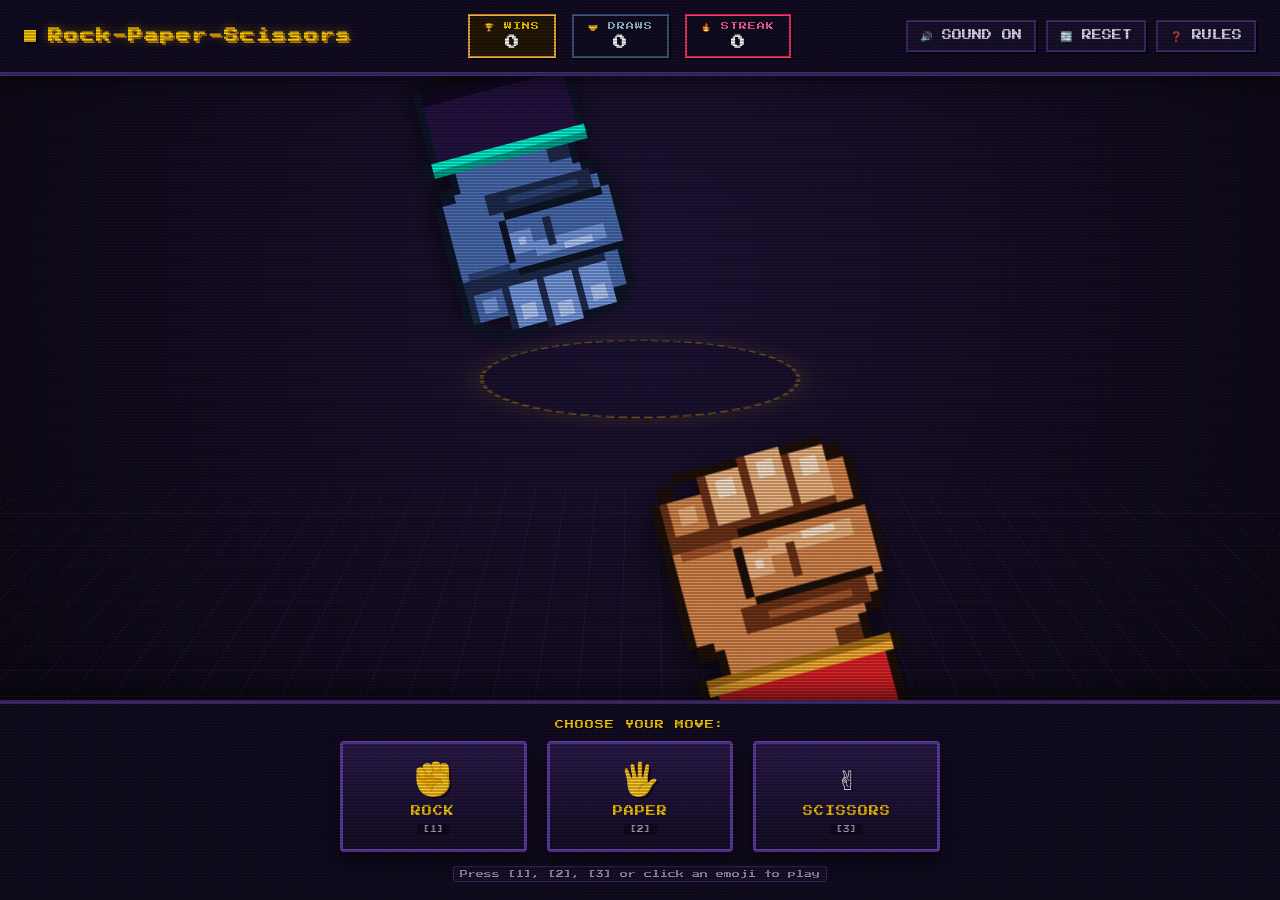
==== commit 4cbafd73: "Add Android support, mobile responsive PWA, and smooth non-colliding animations" ====
--- a/standalone.html
+++ b/standalone.html
@@ -1,8 +1,14 @@
 <!DOCTYPE html>
 <html lang="en">
+
 <head>
   <meta charset="UTF-8">
-  <meta name="viewport" content="width=device-width, initial-scale=1.0, user-scalable=no">
+  <meta name="viewport" content="width=device-width, initial-scale=1.0, maximum-scale=1.0, user-scalable=no, viewport-fit=cover">
+  <meta name="theme-color" content="#0c0814">
+  <meta name="mobile-web-app-capable" content="yes">
+  <meta name="apple-mobile-web-app-capable" content="yes">
+  <meta name="apple-mobile-web-app-status-bar-style" content="black-translucent">
+  <link rel="manifest" href="manifest.json">
   <title>Super Rock Paper Scissors - Retro 16-Bit Edition</title>
   <style>
 /* ==========================================================================
@@ -39,11 +45,15 @@
 html, body {
   width: 100%;
   height: 100%;
+  height: 100dvh;
   overflow: hidden;
+  overscroll-behavior: none;
   background: var(--bg-dark);
   font-family: 'Press Start 2P', 'Silkscreen', monospace, sans-serif;
   color: var(--text-main);
   image-rendering: pixelated;
+  -webkit-tap-highlight-color: transparent;
+  touch-action: manipulation;
 }
 
 /* Background Animated Grid */
@@ -61,10 +71,13 @@
   display: flex;
   flex-direction: column;
   width: 100vw;
-  height: 100vh;
+  height: 100%;
+  height: 100dvh;
   background: var(--bg-gradient);
   position: relative;
   overflow: hidden;
+  padding-top: env(safe-area-inset-top, 0px);
+  padding-bottom: env(safe-area-inset-bottom, 0px);
 }
 
 /* Header & HUD */
@@ -871,50 +884,197 @@
   40%, 60% { transform: translate3d(5px, -2px, 0); }
 }
 
-/* Responsive Adjustments */
+/* Responsive & Android Mobile Adjustments */
 @media (max-width: 640px) {
   .arcade-header {
-    padding: 10px 14px;
-  }
+    flex-wrap: wrap;
+    gap: 8px;
+    padding: 8px 12px;
+    justify-content: space-between;
+  }
+
   .title-badge h1 {
     font-size: 10px;
   }
+
+  .hud-scores {
+    order: 3;
+    width: 100%;
+    justify-content: space-between;
+    gap: 6px;
+  }
+
   .score-box {
-    padding: 4px 8px;
-  }
+    flex: 1;
+    padding: 4px 6px;
+  }
+
   .score-label {
     font-size: 7px;
   }
+
   .score-val {
-    font-size: 11px;
-  }
+    font-size: 12px;
+  }
+
+  .header-actions {
+    gap: 6px;
+  }
+
+  .icon-btn {
+    padding: 6px 8px;
+    font-size: 8px;
+  }
+
+  .announcer-container {
+    top: 10%;
+  }
+
+  .countdown-callout {
+    font-size: 18px;
+  }
+
+  .countdown-callout.pop-shoot {
+    font-size: 24px;
+  }
+
+  .result-banner {
+    padding: 8px 14px;
+  }
+
+  .result-main {
+    font-size: 13px;
+  }
+
+  .result-sub {
+    font-size: 8px;
+  }
+
+  /* Mobile Hand Visual & Positioning */
   .hand-visual {
-    width: 190px;
-    height: 240px;
-  }
+    width: 160px;
+    height: 200px;
+  }
+
+  .hand-player {
+    margin-left: -80px;
+    margin-top: -100px;
+    transform: translate3d(55px, 115px, 20px) rotateZ(-14deg) scale(1.15);
+  }
+
+  .hand-computer {
+    margin-left: -80px;
+    margin-top: -100px;
+    transform: translate3d(-55px, -115px, 0px) rotateZ(166deg) scale(1.0);
+  }
+
+  /* Mobile Controls Dock */
+  .player-controls-dock {
+    padding: 10px 10px env(safe-area-inset-bottom, 10px) 10px;
+    gap: 8px;
+  }
+
+  .controls-instruction {
+    font-size: 8px;
+  }
+
+  .move-buttons-group {
+    gap: 8px;
+    max-width: 100%;
+  }
+
   .move-btn {
-    padding: 10px 6px;
-  }
+    padding: 12px 6px;
+    min-height: 60px;
+    touch-action: manipulation;
+  }
+
   .move-btn .emoji-icon {
-    font-size: 24px;
-  }
+    font-size: 28px;
+  }
+
   .move-btn .btn-label {
     font-size: 8px;
   }
-  .move-buttons-group {
-    gap: 10px;
-  }
-  .countdown-callout {
-    font-size: 18px;
-  }
-  .countdown-callout.pop-shoot {
-    font-size: 24px;
+
+  .move-btn .btn-key {
+    display: none; /* Hide desktop keyboard hints on mobile devices */
+  }
+
+  .round-log-strip {
+    font-size: 7px;
+    max-width: 100%;
+  }
+
+  /* Mobile Hand Shake & Throw Animations (Scaled & Framed for Mobile Viewports) */
+  @keyframes player-breathe {
+    0% { transform: translate3d(55px, 115px, 20px) rotateZ(-14deg) scale(1.15); }
+    100% { transform: translate3d(50px, 110px, 18px) rotateZ(-13deg) scale(1.13); }
+  }
+
+  @keyframes computer-breathe {
+    0% { transform: translate3d(-55px, -115px, 0px) rotateZ(166deg) scale(1.0); }
+    100% { transform: translate3d(-50px, -110px, 0px) rotateZ(167deg) scale(1.02); }
+  }
+
+  @keyframes player-pump-1 {
+    0% { transform: translate3d(55px, 115px, 20px) rotateZ(-14deg) scale(1.15); }
+    35% { transform: translate3d(70px, 140px, 40px) rotateZ(-18deg) scale(1.2); }
+    80% { transform: translate3d(25px, 65px, 10px) rotateZ(-8deg) scale(1.08); }
+    100% { transform: translate3d(45px, 100px, 18px) rotateZ(-12deg) scale(1.12); }
+  }
+
+  @keyframes player-pump-2 {
+    0% { transform: translate3d(45px, 100px, 18px) rotateZ(-12deg) scale(1.12); }
+    35% { transform: translate3d(75px, 145px, 45px) rotateZ(-20deg) scale(1.22); }
+    80% { transform: translate3d(18px, 50px, 5px) rotateZ(-6deg) scale(1.06); }
+    100% { transform: translate3d(40px, 95px, 15px) rotateZ(-11deg) scale(1.1); }
+  }
+
+  @keyframes player-pump-3 {
+    0% { transform: translate3d(40px, 95px, 15px) rotateZ(-11deg) scale(1.1); }
+    45% { transform: translate3d(80px, 155px, 50px) rotateZ(-22deg) scale(1.25); }
+    100% { transform: translate3d(75px, 145px, 45px) rotateZ(-21deg) scale(1.22); }
+  }
+
+  @keyframes player-shoot-throw {
+    0% { transform: translate3d(75px, 145px, 45px) rotateZ(-21deg) scale(1.22); }
+    60% { transform: translate3d(25px, 55px, 10px) rotateZ(-7deg) scale(1.08); }
+    100% { transform: translate3d(30px, 60px, 5px) rotateZ(-7deg) scale(1.08); }
+  }
+
+  @keyframes comp-pump-1 {
+    0% { transform: translate3d(-55px, -115px, 0px) rotateZ(166deg) scale(1.0); }
+    35% { transform: translate3d(-70px, -140px, -20px) rotateZ(162deg) scale(0.94); }
+    80% { transform: translate3d(-25px, -65px, 5px) rotateZ(172deg) scale(1.02); }
+    100% { transform: translate3d(-45px, -100px, 0px) rotateZ(168deg) scale(0.98); }
+  }
+
+  @keyframes comp-pump-2 {
+    0% { transform: translate3d(-45px, -100px, 0px) rotateZ(168deg) scale(0.98); }
+    35% { transform: translate3d(-75px, -145px, -25px) rotateZ(160deg) scale(0.92); }
+    80% { transform: translate3d(-18px, -50px, 10px) rotateZ(174deg) scale(1.04); }
+    100% { transform: translate3d(-40px, -95px, 0px) rotateZ(169deg) scale(0.98); }
+  }
+
+  @keyframes comp-pump-3 {
+    0% { transform: translate3d(-40px, -95px, 0px) rotateZ(169deg) scale(0.98); }
+    45% { transform: translate3d(-80px, -155px, -30px) rotateZ(158deg) scale(0.88); }
+    100% { transform: translate3d(-75px, -145px, -25px) rotateZ(160deg) scale(0.9); }
+  }
+
+  @keyframes comp-shoot-throw {
+    0% { transform: translate3d(-75px, -145px, -25px) rotateZ(160deg) scale(0.9); }
+    60% { transform: translate3d(-25px, -55px, 5px) rotateZ(173deg) scale(1.02); }
+    100% { transform: translate3d(-30px, -60px, 0px) rotateZ(173deg) scale(1.02); }
   }
 }
 
 </style>
-  <link rel="icon" href="data:image/svg+xml,<svg xmlns=%22http://www.w3.org/2000/svg%22 viewBox=%220 0 100 100%22><text y=%22.9em%22 font-size=%2290%22>✊</text></svg>">
+  <link rel="icon"
+    href="data:image/svg+xml,<svg xmlns=%22http://www.w3.org/2000/svg%22 viewBox=%220 0 100 100%22><text y=%22.9em%22 font-size=%2290%22>✊</text></svg>">
 </head>
+
 <body>
   <!-- Retro CRT Scanline Overlay -->
   <div class="crt-overlay"></div>
@@ -924,7 +1084,7 @@
     <header class="arcade-header">
       <div class="title-badge">
         <span class="pixel-coin"></span>
-        <h1>SUPER RO-SHAM-BO</h1>
+        <h1>Rock-Paper-Scissors</h1>
       </div>
 
       <!-- Scoreboard: Strictly tracks ONLY Player Wins, Draws, and Streaks -->
@@ -969,10 +1129,9 @@
       <div class="clash-zone">
         <div class="shockwave" id="shockwave" style="display:none"></div>
         <svg class="impact-burst" id="impact-burst" viewBox="0 0 100 100" style="display:none">
-          <polygon points="50,5 62,35 95,25 75,50 98,72 65,75 50,98 35,75 5,78 25,50 2,28 35,35"
-                   fill="#ffcc00" stroke="#ff3366" stroke-width="4" />
-          <polygon points="50,18 58,40 82,32 68,50 84,65 60,68 50,85 40,68 18,70 32,50 16,35 40,40"
-                   fill="#ffffff" />
+          <polygon points="50,5 62,35 95,25 75,50 98,72 65,75 50,98 35,75 5,78 25,50 2,28 35,35" fill="#ffcc00"
+            stroke="#ff3366" stroke-width="4" />
+          <polygon points="50,18 58,40 82,32 68,50 84,65 60,68 50,85 40,68 18,70 32,50 16,35 40,40" fill="#ffffff" />
           <circle cx="50" cy="50" r="12" fill="#ff3366" />
         </svg>
       </div>
@@ -1026,11 +1185,13 @@
   <div class="modal-overlay" id="help-modal">
     <div class="modal-card">
       <h2>SUPER ROCK PAPER SCISSORS</h2>
-      <p>A retro 16-bit arcade simulation of the classic Rock-Paper-Scissors game featuring authentic Mario-style pixelated human hands and perspective depth animation!</p>
-      
+      <p>A retro 16-bit arcade simulation of the classic Rock-Paper-Scissors game featuring authentic Mario-style
+        pixelated human hands and perspective depth animation!</p>
+
       <p><strong>HOW TO PLAY:</strong></p>
       <ul>
-        <li>Select <strong>✊ ROCK</strong>, <strong>🖐️ PAPER</strong>, or <strong>✌️ SCISSORS</strong> using the buttons or keyboard.</li>
+        <li>Select <strong>✊ ROCK</strong>, <strong>🖐️ PAPER</strong>, or <strong>✌️ SCISSORS</strong> using the
+          buttons or keyboard.</li>
         <li>Watch the authentic 3-beat rhythm shake: <em>"Rock! Paper! Scissors! SHOOT!"</em></li>
         <li>Hands thrust forward in 3D perspective into the center clash zone!</li>
       </ul>
@@ -1051,7 +1212,8 @@
       </ul>
 
       <p><strong>SCORING SYSTEM:</strong></p>
-      <p>Only your <strong>Wins</strong>, <strong>Draws</strong>, and <strong>Streaks</strong> are recorded. Regroup and conquer your high score!</p>
+      <p>Only your <strong>Wins</strong>, <strong>Draws</strong>, and <strong>Streaks</strong> are recorded. Regroup and
+        conquer your high score!</p>
 
       <button class="modal-close-btn" id="modal-close">LET'S PLAY!</button>
     </div>
@@ -1748,7 +1910,25 @@
   }
 }
 
+// Global instance
 window.sounds = new SoundController();
+
+// Android & Mobile Touch Unlocker:
+// Browsers on Android require an explicit touch gesture to activate the Web Audio engine.
+if (typeof window !== 'undefined') {
+  const unlockMobileAudio = () => {
+    if (window.sounds) {
+      window.sounds.initContext();
+    }
+    window.removeEventListener('touchstart', unlockMobileAudio);
+    window.removeEventListener('touchend', unlockMobileAudio);
+    window.removeEventListener('pointerdown', unlockMobileAudio);
+  };
+  window.addEventListener('touchstart', unlockMobileAudio, { passive: true });
+  window.addEventListener('touchend', unlockMobileAudio, { passive: true });
+  window.addEventListener('pointerdown', unlockMobileAudio, { passive: true });
+}
+
 
 /**
  * ROCK PAPER SCISSORS - CORE GAME LOGIC & ANIMATION CONTROLLER
@@ -2170,5 +2350,5 @@
 
 </script>
 </body>
+
 </html>
-
